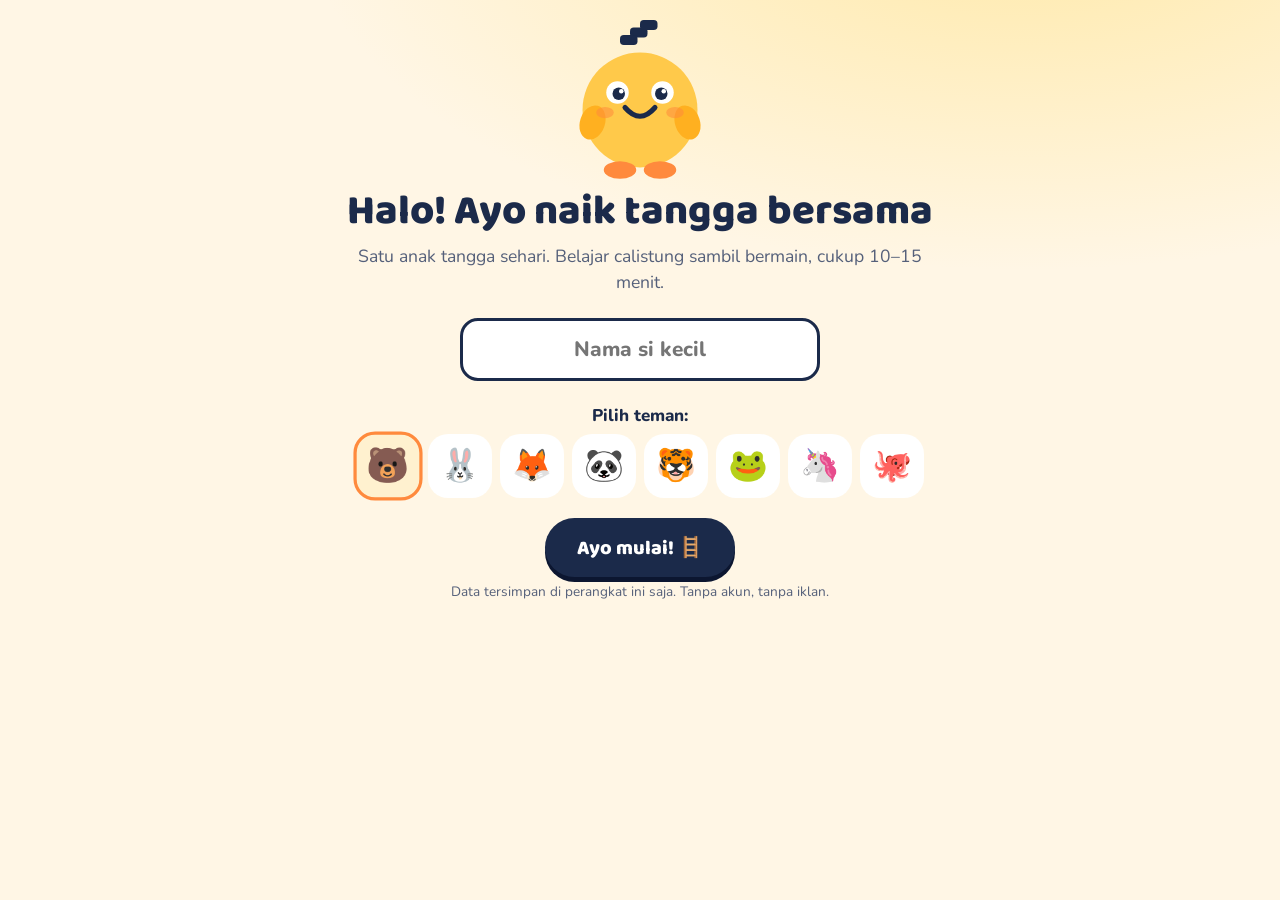
==== game/index.html @ 1608a257 "Tambah game belajar Anak Tangga Q: peta tangga 30+60 hari, 19 aktivitas, stiker, sertifikat, kode ak" ====
<!DOCTYPE html>
<html lang="id">
<head>
<meta charset="UTF-8">
<meta name="viewport" content="width=device-width, initial-scale=1, viewport-fit=cover">
<title>Main Anak Tangga Q — belajar calistung sambil bermain</title>
<meta name="description" content="Game belajar calistung dan logika untuk anak 3–6 tahun. Satu anak tangga sehari, tanpa iklan.">
<meta name="theme-color" content="#FFF6E5">
<link rel="manifest" href="manifest.webmanifest">
<link rel="icon" type="image/svg+xml" href="../icon.svg">
<link rel="apple-touch-icon" href="../icon.png">
<link rel="preconnect" href="https://fonts.googleapis.com"><link rel="preconnect" href="https://fonts.gstatic.com" crossorigin>
<link href="https://fonts.googleapis.com/css2?family=Baloo+2:wght@700;800&family=Nunito:wght@400;700;800&display=swap" rel="stylesheet">
<link rel="stylesheet" href="game.css">
</head>
<body>
<div id="app"><noscript>Game ini membutuhkan JavaScript. Aktifkan JavaScript di browser kamu.</noscript></div>
<script src="config.js"></script>
<script src="content.js"></script>
<script src="core.js"></script>
<script src="acts.js"></script>
<script src="app.js"></script>
</body>
</html>
---- game/game.css ----
:root{--cream:#FFF6E5;--navy:#1B2A4A;--yellow:#FFC94A;--orange:#FF8A3D;--orange-ink:#B8420A;--ink:#55607A;--green:#2E9E5B;--card:#fff;--wbg:#FFF6E5;--wc:#1B2A4A}
*{box-sizing:border-box;-webkit-tap-highlight-color:transparent}
html,body{margin:0;min-height:100%}
body{font-family:Nunito,system-ui,sans-serif;font-size:17px;line-height:1.5;color:var(--navy);background:radial-gradient(1200px 600px at 80% -10%,#FFE9A8 0,transparent 60%),var(--cream);-webkit-font-smoothing:antialiased;user-select:none;-webkit-user-select:none;overscroll-behavior-y:contain}
h1,h2,h3,.ttl,.btn,.node b,.bigtxt,.tile,.cell,.count,.stp small{font-family:"Baloo 2",Nunito,sans-serif}
h1{font-size:clamp(1.8rem,6vw,2.6rem);line-height:1.1;margin:.3rem 0 .5rem;font-weight:800}
h2{font-size:1.5rem;margin:.4rem 0 .6rem;font-weight:800;line-height:1.15}
p{margin:0 0 .8rem}
button{font:inherit;color:inherit;cursor:pointer;border:0;background:none;touch-action:manipulation}
:focus-visible{outline:3px solid var(--orange-ink);outline-offset:2px}
.page{max-width:640px;margin:0 auto;padding:14px 16px 48px;min-height:100vh}
.center{text-align:center}
.lead{font-size:1.1rem;color:var(--ink)}.lead.sm{font-size:.95rem;text-align:center}
.micro{font-size:.85rem;color:var(--ink)}.micro.err{color:#C0392B;font-weight:800}
.label{font-weight:800;margin:.8rem 0 .3rem}
.topbar{display:flex;align-items:center;justify-content:space-between;gap:.6rem;min-height:52px}
.ttl{font-size:1.15rem;font-weight:800;text-align:center;flex:1}
.back{background:#fff;border-radius:999px;padding:.45rem .95rem;font-weight:800;box-shadow:0 3px 0 rgba(27,42,74,.12);min-width:44px;min-height:44px}
.chip{background:#fff;border-radius:999px;padding:.3rem .8rem;font-weight:800;font-size:.9rem;box-shadow:0 3px 0 rgba(27,42,74,.08)}
.chips{display:flex;gap:.5rem;flex-wrap:wrap;justify-content:center;margin:.4rem 0 1rem}
.who{background:#fff;border-radius:999px;padding:.5rem 1rem;font-weight:800;box-shadow:0 3px 0 rgba(27,42,74,.1)}
.gear{font-size:1.5rem;width:46px;height:46px;border-radius:50%;background:#fff;box-shadow:0 3px 0 rgba(27,42,74,.1)}
.hero-m{width:150px;margin:.4rem auto}.hero-m.sm{width:84px;margin:0 auto}
.mascot{width:100%;height:auto;display:block;animation:bob 3s ease-in-out infinite}
.mascot.wow{animation:hop .5s ease 2}
@keyframes bob{50%{transform:translateY(-6px)}}@keyframes hop{40%{transform:translateY(-16px) scale(1.04)}}
.greet{display:flex;align-items:center;gap:.8rem;margin:.6rem 0}.greet .hero-m{margin:0;flex:0 0 84px}
.greet h1{margin:0}
/* tombol */
.btn{display:inline-flex;align-items:center;justify-content:center;gap:.4rem;border-radius:999px;padding:.7rem 1.4rem;font-weight:800;font-size:1.05rem;text-decoration:none;color:var(--navy);margin:.3rem .25rem;min-height:48px;transition:transform .12s}
.btn:active{transform:translateY(2px) scale(.98)}
.btn.primary{background:var(--navy);color:#fff;box-shadow:0 5px 0 #0c1630}
.btn.primary:hover{background:#243a63}
.btn.ghost{background:#fff;border:2px solid var(--navy)}
.btn.big{font-size:1.25rem;padding:.9rem 2rem;min-height:58px}.btn.small{padding:.4rem 1rem;min-height:40px;font-size:.95rem}
.input{width:100%;max-width:360px;font:inherit;font-size:1.3rem;font-weight:800;text-align:center;padding:.8rem 1rem;border:3px solid var(--navy);border-radius:18px;background:#fff;color:var(--navy);margin:.6rem 0;user-select:text;-webkit-user-select:text}
.avatars{display:flex;flex-wrap:wrap;gap:.5rem;justify-content:center;margin-bottom:1rem}
.av{font-size:2rem;width:64px;height:64px;border-radius:20px;background:#fff;border:3px solid transparent}.av.sel{border-color:var(--orange);background:#FFF1CF;transform:scale(1.08)}
.pcards{display:flex;flex-wrap:wrap;gap:.8rem;justify-content:center;margin:1rem 0}
.pcard{background:#fff;border-radius:22px;padding:1rem 1.4rem;min-width:130px;box-shadow:0 5px 0 rgba(27,42,74,.12)}.pcard em{display:block;font-size:2.6rem;font-style:normal}.pcard b{font-family:"Baloo 2";font-size:1.15rem}
/* beranda */
.track{display:flex;align-items:center;gap:1rem;width:100%;text-align:left;background:#fff;border-radius:24px;padding:1.1rem 1.2rem;margin:.7rem 0;box-shadow:0 6px 0 rgba(27,42,74,.12);transition:transform .12s}
.track:active{transform:translateY(3px)}
.track>em{font-style:normal;font-size:2.6rem;width:64px;height:64px;display:grid;place-items:center;border-radius:20px;background:#FFF1CF;flex:0 0 64px}
.track.pet>em{background:#E4F6E8}
.track>div{flex:1}.track b{font-family:"Baloo 2";font-size:1.3rem;display:block;line-height:1.1}.track span{display:block;font-size:.9rem;color:var(--ink)}.track small{font-size:.8rem;color:var(--ink)}
.go{font-size:2rem;color:var(--orange-ink);font-weight:800}
.bar{height:12px;border-radius:99px;background:#EEF1F7;margin:.4rem 0 .2rem;overflow:hidden}.bar i{display:block;height:100%;background:linear-gradient(90deg,var(--yellow),var(--orange));border-radius:99px;transition:width .6s}
.row2{display:flex;gap:.5rem;justify-content:center;flex-wrap:wrap;margin-top:1rem}
.unlockbar{display:flex;align-items:center;justify-content:space-between;gap:.8rem;flex-wrap:wrap;background:var(--navy);color:#fff;border-radius:20px;padding:.9rem 1.1rem;margin-top:1.2rem;font-weight:700;font-size:.95rem}
.unlockbar .btn.primary{background:var(--yellow);color:var(--navy);box-shadow:none}
/* peta */
.map .stairs{display:flex;flex-direction:column;padding:8px 0 20px}
.banner{display:flex;align-items:center;gap:.7rem;justify-content:center;color:#fff;border-radius:18px;padding:.6rem 1rem;margin:14px 0 6px;box-shadow:0 5px 0 rgba(0,0,0,.18)}.banner em{font-style:normal;font-size:1.6rem}.banner b{font-family:"Baloo 2";font-size:1.2rem}
.rowm{position:relative;height:124px;--x:50%}
.pos1{--x:50%}.pos2{--x:28%}.pos3{--x:50%}.pos0{--x:72%}
.stepblock{position:absolute;left:var(--x);transform:translateX(-50%);bottom:16px;width:150px;height:22px;border-radius:12px;background:linear-gradient(#35508a,#243a63);box-shadow:0 5px 0 #162540}
.dlabel{position:absolute;left:var(--x);transform:translateX(-50%);bottom:-2px;font-size:.75rem;font-weight:800;color:var(--ink)}
.node{position:absolute;left:var(--x);transform:translateX(-50%);top:2px;width:78px;height:78px;border-radius:50%;background:#fff;border:5px solid var(--yellow);box-shadow:0 6px 0 rgba(27,42,74,.2);display:flex;flex-direction:column;align-items:center;justify-content:center;font-size:1.6rem;line-height:1;transition:transform .12s}
.node:active{transform:translateX(-50%) translateY(3px)}
.node b{font-size:1.9rem;font-weight:800}
.node.done{border-color:var(--green);background:#F0FBF3}.node .stk{font-size:1.9rem}.node .stars{font-size:.7rem;color:#E5A100;letter-spacing:1px;margin-top:2px}
.node.current{border-color:var(--orange);background:var(--yellow);animation:pulse 1.6s ease-in-out infinite}
.node.wait{border-color:#8D9ABB;background:#EEF1F7}.node.future{border-color:#D7DDEA;background:#F6F8FC;color:#98A3BC;box-shadow:none}.node.nopay{border-color:#D7DDEA;background:#F6F8FC}
.lk{font-size:1.7rem}
.me{position:absolute;left:-62px;top:6px;width:56px;pointer-events:none}.pos2 .me{left:auto;right:-62px}
@keyframes pulse{50%{transform:translateX(-50%) scale(1.07)}}
.ground{text-align:center;font-weight:800;color:var(--ink);padding:10px}
.map.pet .stairs{background:linear-gradient(#fff0,#fff0)}
/* modal */
.overlay{position:fixed;inset:0;background:rgba(27,42,74,.55);display:flex;align-items:flex-end;justify-content:center;z-index:50;animation:fade .2s}
.sheet{position:relative;background:#fff;border-radius:28px 28px 0 0;padding:1.4rem 1.2rem 1.8rem;width:min(520px,100%);text-align:center;animation:up .25s ease;max-height:92vh;overflow:auto}
@media(min-width:700px){.overlay{align-items:center}.sheet{border-radius:28px}}
.x{position:absolute;right:12px;top:10px;width:40px;height:40px;border-radius:50%;background:#F0F2F8;font-weight:800}
.daybig small{color:var(--orange-ink);font-weight:800;letter-spacing:.1em;text-transform:uppercase}
.stepsl{list-style:none;padding:0;margin:.8rem 0;display:grid;gap:.4rem;text-align:left}.stepsl li{background:var(--cream);border-radius:14px;padding:.6rem .9rem;font-weight:800;display:flex;align-items:center;gap:.7rem}.stepsl em{font-style:normal;font-size:1.5rem}
@keyframes up{from{transform:translateY(40px);opacity:0}}@keyframes fade{from{opacity:0}}
/* bermain */
.play{background:linear-gradient(var(--wbg),var(--cream));max-width:680px}
.stepper{display:flex;align-items:flex-end;justify-content:center;gap:.5rem;margin:.2rem 0 .6rem}
.stp{width:94px;text-align:center;background:#fff;border:3px solid #E3E8F2;border-radius:14px 14px 4px 4px;padding:.25rem .2rem;opacity:.75;transition:all .3s}
.stp.s0{height:56px}.stp.s1{height:70px}.stp.s2{height:84px}
.stp em{font-style:normal;font-size:1.3rem;display:block;line-height:1.2}.stp small{display:block;font-size:.7rem;line-height:1.1;font-weight:700;color:var(--ink)}
.stp.cur{opacity:1;border-color:var(--orange);background:#FFF1CF;transform:translateY(-4px)}.stp.done{opacity:1;border-color:var(--green);background:#E4F6E8}
.mrow{display:flex;align-items:center;gap:.6rem;margin-bottom:.4rem}
.mm{width:78px;flex:0 0 78px}.mm span{display:block}
.bwrap{flex:1;position:relative;background:#fff;border-radius:20px;padding:.7rem 3rem .7rem 1rem;font-family:"Baloo 2";font-weight:800;font-size:1.25rem;line-height:1.2;box-shadow:0 4px 0 rgba(27,42,74,.1)}
.bwrap:before{content:"";position:absolute;left:-9px;top:50%;margin-top:-9px;border:9px solid transparent;border-right-color:#fff;border-left:0}
.speak{position:absolute;right:6px;top:50%;transform:translateY(-50%);width:42px;height:42px;border-radius:50%;background:var(--yellow);font-size:1.2rem}
.stage{background:#fff;border-radius:26px;padding:1rem;min-height:320px;box-shadow:0 6px 0 rgba(27,42,74,.1);display:flex;flex-direction:column;align-items:center;gap:.8rem;overflow:hidden}
.toast{position:fixed;left:50%;bottom:26px;transform:translate(-50%,40px);opacity:0;background:var(--navy);color:#fff;font-family:"Baloo 2";font-weight:800;font-size:1.3rem;padding:.55rem 1.4rem;border-radius:999px;pointer-events:none;z-index:20}
.toast.on{animation:toast 1.4s ease}@keyframes toast{15%,75%{opacity:1;transform:translate(-50%,0)}100%{opacity:0;transform:translate(-50%,-10px)}}
.interlude{margin:auto;text-align:center;padding:1rem}
.rdots{display:flex;gap:.4rem}.rdots i{width:14px;height:14px;border-radius:50%;background:#E3E8F2}.rdots i.on{background:var(--green)}.rdots i.cur{background:var(--yellow);box-shadow:0 0 0 3px #FFF1CF}
.q{width:100%;display:flex;justify-content:center}
.opts{display:grid;gap:.7rem;width:100%}.opts.n2{grid-template-columns:repeat(2,1fr)}.opts.n3{grid-template-columns:repeat(3,1fr)}.opts.n4{grid-template-columns:repeat(2,1fr)}.opts.n9{grid-template-columns:repeat(3,1fr)}
.opt{background:#FFF9EC;border:3px solid #F2E3BC;border-radius:22px;min-height:96px;padding:.5rem;display:flex;align-items:center;justify-content:center;box-shadow:0 5px 0 #E8D6A6;transition:transform .1s}
.opt:active{transform:translateY(3px)}.opt.good{background:#DFF6E6;border-color:var(--green);box-shadow:0 5px 0 #1f7a43;animation:hop .45s}
.opt.bad{background:#FBE3E0;border-color:#E39A93;box-shadow:none;opacity:.55}
.pic{display:flex;flex-direction:column;align-items:center;line-height:1}.pic em{font-style:normal;font-size:3.4rem}.pic small{font-weight:800;margin-top:.3rem;font-size:.9rem;color:var(--ink)}.pic.sm em{font-size:2.6rem}
.pic.shadow em{filter:brightness(0) opacity(.78)}
.bigtxt{font-size:2.8rem;font-weight:800;line-height:1}.syl .bigtxt{font-size:2.6rem;text-transform:none}
.opt.sz{min-height:140px}.opt.odd{min-height:84px}
.letterbox{display:flex;gap:1rem;align-items:baseline;justify-content:center;background:var(--cream);border-radius:20px;padding:.4rem 1.6rem}.letterbox b{font-family:"Baloo 2";font-size:5rem;line-height:1.1;color:var(--orange-ink)}.letterbox span{font-family:"Baloo 2";font-size:3.4rem;font-weight:800}
.wordbox{text-align:center;background:var(--cream);border-radius:20px;padding:.5rem 1.4rem;display:flex;flex-direction:column;align-items:center}.wordbox em{font-style:normal;font-size:4.4rem;line-height:1.1}.wordbox b{font-family:"Baloo 2";letter-spacing:.1em;color:var(--orange-ink);font-size:1.2rem}
.readword{display:flex;gap:.4rem;font-family:"Baloo 2";font-weight:800;font-size:3.4rem;line-height:1.1;background:var(--cream);border-radius:20px;padding:.4rem 1.4rem}.readword span+span:before{content:"·";color:var(--yellow);margin-right:.4rem}
.items{display:flex;flex-wrap:wrap;gap:.3rem;justify-content:center;font-size:2.4rem;max-width:380px;background:var(--cream);border-radius:20px;padding:.6rem}.items span{animation:pop .3s both}
@keyframes pop{from{transform:scale(0)}}
.sum{display:flex;align-items:center;gap:.5rem;flex-wrap:wrap;justify-content:center}.sum b{font-size:2.4rem;font-family:"Baloo 2"}.sum .items{font-size:1.9rem;max-width:200px}
.count{font-size:1.5rem;font-weight:800;background:var(--cream);border-radius:999px;padding:.1rem 1.1rem}
.lgrid{display:grid;grid-template-columns:repeat(4,1fr);gap:.6rem;width:100%;max-width:400px}
.cell{aspect-ratio:1;border-radius:20px;background:#FFF9EC;border:3px solid #F2E3BC;font-size:2.8rem;font-weight:800;box-shadow:0 4px 0 #E8D6A6}.cell.good{background:#DFF6E6;border-color:var(--green)}.cell.bad{background:#FBE3E0;opacity:.6}
.pgrid{display:grid;grid-template-columns:repeat(4,1fr);gap:.5rem;width:100%;max-width:400px}
.pitem{aspect-ratio:1;font-size:2.4rem;border-radius:20px;background:#fff;border:3px dashed #D8DFEE;transition:transform .15s}.pitem.on{background:#FFF1CF;border:3px solid var(--orange);transform:scale(1.08)}
.pitem.paint{filter:grayscale(1) opacity(.45)}.pitem.paint.on{filter:none;border-color:var(--green);background:#E4F6E8}
.slots{display:flex;gap:.5rem}.slot{width:84px;height:84px;border-radius:18px;border:4px dashed #C9D2E6;display:grid;place-items:center;font-family:"Baloo 2";font-size:2.2rem;font-weight:800}.slot.fill{border:4px solid var(--green);background:#E4F6E8}
.tiles{display:flex;gap:.6rem;flex-wrap:wrap;justify-content:center}.tile{background:var(--yellow);border-radius:18px;padding:.6rem 1.2rem;font-size:2.2rem;font-weight:800;box-shadow:0 5px 0 #d9a21c;min-width:76px}.tile.used{visibility:hidden}
.tracebox{position:relative;width:min(100%,340px);aspect-ratio:1;border-radius:22px;background:#FFFCF4;border:3px solid #F2E3BC}
.tc{position:absolute;inset:0;width:100%;height:100%;border-radius:20px}.tc.i{touch-action:none;cursor:crosshair}
.hint{font-weight:800;color:var(--ink);text-align:center;min-height:1.4em}
.mazewrap{display:flex;justify-content:center;touch-action:none}
.maze{box-sizing:content-box;display:grid;border:4px solid #1B2A4A;border-radius:10px;background:#FFFCF4;touch-action:none;margin:0 auto}
.mc{display:grid;place-items:center;transition:background .15s;line-height:1}.mc.trail{background:#FFE9A8}.mc.goal{animation:pulse2 1s infinite}@keyframes pulse2{50%{transform:scale(1.15)}}
.pattern{display:flex;flex-wrap:wrap;gap:.4rem;justify-content:center;font-size:2.1rem;background:var(--cream);border-radius:20px;padding:.6rem 1rem}.qmark{display:grid;place-items:center;width:1.4em;height:1.4em;border:4px dashed var(--orange);border-radius:14px;color:var(--orange-ink);font-family:"Baloo 2";font-weight:800;font-size:1.8rem}
.dotswrap{position:relative;width:min(100%,340px);aspect-ratio:1}
.dots{width:100%;height:100%;background:#FFFCF4;border-radius:22px;border:3px solid #F2E3BC;touch-action:none}
.dot{cursor:pointer}.dot circle{fill:#fff;stroke:var(--navy);stroke-width:4}.dot text{font:800 20px "Baloo 2";fill:var(--navy);pointer-events:none}.dot.done circle{fill:var(--green);stroke:#1f7a43}.dot.done text{fill:#fff}
.dots line{stroke:var(--orange);stroke-width:6;stroke-linecap:round}.dfill{fill:rgba(255,201,74,0);transition:fill .6s}.dfill.on{fill:rgba(255,201,74,.55)}
.reveal-e{position:absolute;inset:0;display:grid;place-items:center;font-size:5rem;opacity:0;transform:scale(.3);transition:all .6s;pointer-events:none}.reveal-e.on{opacity:1;transform:scale(1)}
.sudo{display:grid;grid-template-columns:repeat(3,1fr);gap:.4rem;width:min(100%,300px);background:var(--navy);padding:.4rem;border-radius:20px}
.sc{aspect-ratio:1;background:#fff;border-radius:14px;font-size:2.4rem}.sc.empty{background:#FFF1CF;border:3px dashed var(--orange)}.sc.sel{background:#fff;border:4px solid var(--orange);box-shadow:0 0 0 4px #FFD9B8}.sc.good{background:#E4F6E8;border:0}
.palette{display:flex;gap:.7rem}.palette .opt{width:86px;min-height:80px}
.mirror{display:flex;align-items:center;gap:.5rem;justify-content:center}.axis{font-size:2.4rem}
.mgrid{display:grid;grid-template-columns:repeat(3,1fr);gap:.3rem;width:132px}
.mcell{aspect-ratio:1;border-radius:10px;background:#F2F5FB;border:3px solid #D9E0EF}.mcell.lit{background:var(--orange);border-color:#d86d27}
.mirror .mgrid:last-child .mcell:not(.lit){background:#fff;border-style:dashed}
/* efek */
.shake{animation:shake .45s}@keyframes shake{20%,60%{transform:translateX(-7px)}40%,80%{transform:translateX(7px)}}
.confetti{position:fixed;inset:0;pointer-events:none;overflow:hidden;z-index:80}.confetti i{position:absolute;top:-20px;width:10px;height:16px;border-radius:2px;animation:fall linear forwards}
@keyframes fall{to{transform:translateY(110vh) rotate(720deg)}}
/* hadiah */
.reward{padding-top:40px}
.starrow{display:flex;gap:.6rem;justify-content:center;margin:.6rem 0}.big-star{font-size:4.4rem;color:#D7DDEA;line-height:1}.big-star.on{color:var(--yellow);text-shadow:0 4px 0 #d9a21c;animation:starin .6s both}
@keyframes starin{from{transform:scale(0) rotate(-90deg)}60%{transform:scale(1.3)}}
.sticker-new{display:inline-flex;flex-direction:column;background:#fff;border-radius:24px;padding:.8rem 1.6rem;box-shadow:0 6px 0 rgba(27,42,74,.12);margin:.6rem;animation:hop .6s .8s both}.sticker-new em{font-style:normal;font-size:4rem}.sticker-new small{font-weight:800;color:var(--orange-ink)}
.milestone{font-family:"Baloo 2";font-weight:800;font-size:1.3rem;background:var(--yellow);border-radius:16px;padding:.6rem 1rem;margin:.6rem 0}
/* album & tabs */
.tabs{display:flex;gap:.4rem;justify-content:center;margin:.4rem 0}.tab{background:#fff;border-radius:999px;padding:.5rem 1rem;font-weight:800;border:2px solid transparent}.tab.on{border-color:var(--navy);background:#FFF1CF}
.album{display:grid;grid-template-columns:repeat(5,1fr);gap:.5rem}
.sticker{background:#fff;border-radius:16px;padding:.4rem .2rem;text-align:center;opacity:.55}.sticker em{font-style:normal;font-size:2.2rem;display:block;line-height:1.2;filter:grayscale(1)}.sticker small{font-size:.65rem;font-weight:800;color:var(--ink)}
.sticker.got{opacity:1}.sticker.got em{filter:none}
/* sertifikat */
.cert{margin:1rem auto;max-width:560px;background:#fff;border:10px solid var(--yellow);border-radius:14px;padding:8px}.cert-in{border:3px dashed var(--navy);border-radius:8px;padding:1.4rem 1rem}
.cert small{letter-spacing:.2em;font-weight:800;color:var(--orange-ink)}.cert h1{font-size:2.6rem;color:var(--navy);margin:.2rem 0}.cert h2{color:var(--orange-ink)}.cert .cd{color:var(--ink)}.sign{font-family:"Baloo 2";display:block;margin-top:.8rem}
/* orang tua */
.panel{background:#fff;border-radius:22px;padding:1rem 1.2rem;margin:.8rem 0;box-shadow:0 4px 0 rgba(27,42,74,.08)}.panel h2{font-size:1.2rem}
.setrow{display:flex;align-items:center;justify-content:space-between;gap:1rem;padding:.5rem 0;border-top:1px solid #EEF1F7}.setrow small{display:block;color:var(--ink);font-size:.8rem}
.toggle{width:58px;height:32px;border-radius:99px;background:#CBD3E4;position:relative;flex:0 0 58px;transition:background .2s}.toggle i{position:absolute;left:3px;top:3px;width:26px;height:26px;border-radius:50%;background:#fff;transition:transform .2s;box-shadow:0 2px 4px rgba(0,0,0,.2)}.toggle.on{background:var(--green)}.toggle.on i{transform:translateX(26px)}
@media(max-width:420px){.stp{width:84px}.stp small{font-size:.62rem}.opt{min-height:88px}.pic em{font-size:3rem}.album{grid-template-columns:repeat(4,1fr)}.bwrap{font-size:1.1rem}}
@media(prefers-reduced-motion:reduce){*{animation:none!important;transition:none!important}}
@media print{body{background:#fff}.noprint,.confetti{display:none!important}.page{padding:0}.cert{margin:0 auto}}
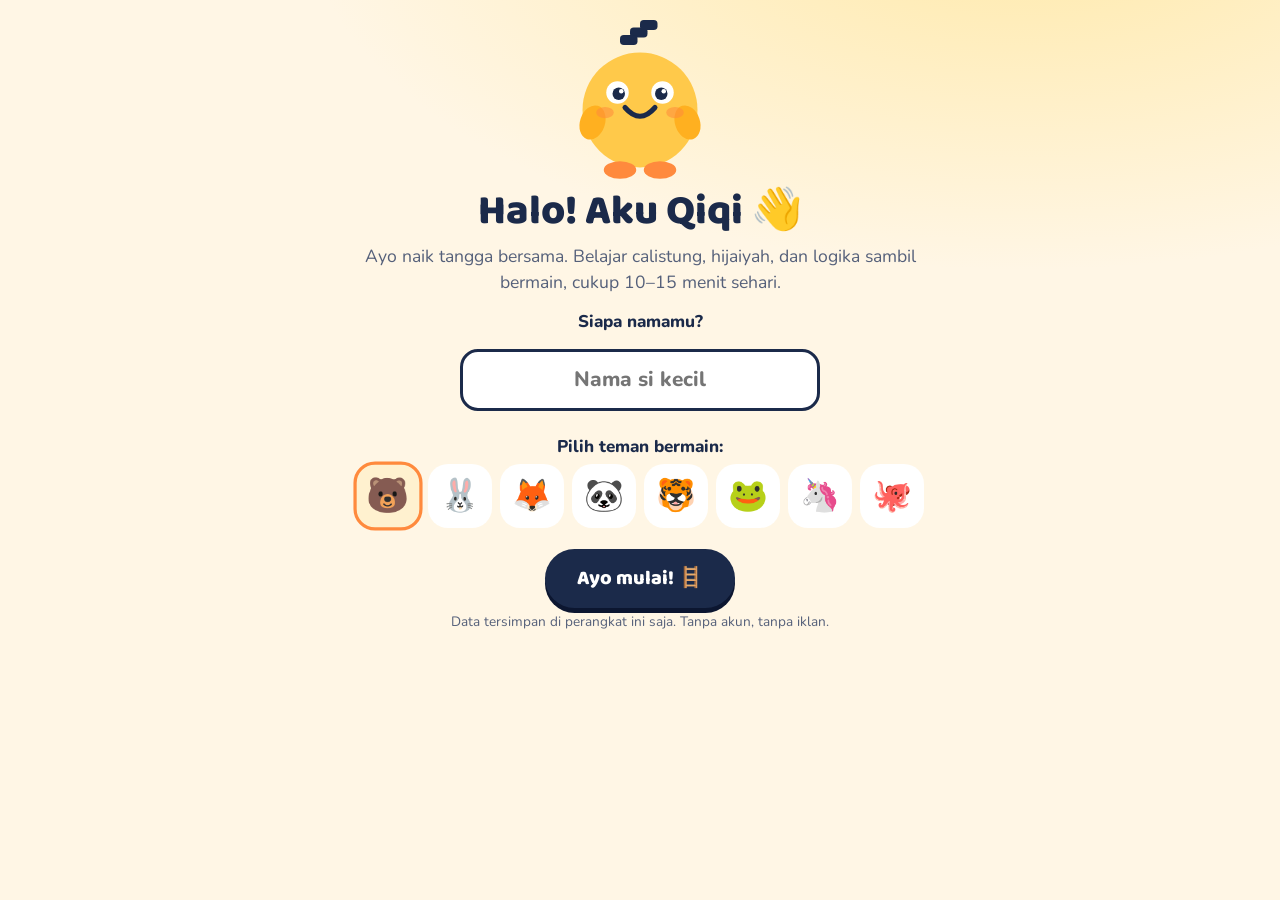
==== commit 131e3994: "Sesuaikan web dengan 7 produk lynk.id; game: Tangga Hijaiyah, Taman Latihan 84 level, Papan Rutinita" ====
--- a/game/index.html
+++ b/game/index.html
@@ -3,14 +3,14 @@
 <head>
 <meta charset="UTF-8">
 <meta name="viewport" content="width=device-width, initial-scale=1, viewport-fit=cover">
-<title>Main Anak Tangga Q — belajar calistung sambil bermain</title>
-<meta name="description" content="Game belajar calistung dan logika untuk anak 3–6 tahun. Satu anak tangga sehari, tanpa iklan.">
+<title>Main Anak Tangga Q — calistung, hijaiyah & logika sambil bermain</title>
+<meta name="description" content="Game belajar calistung, hijaiyah, dan logika untuk anak 3–6 tahun. Satu anak tangga sehari, tanpa iklan.">
 <meta name="theme-color" content="#FFF6E5">
 <link rel="manifest" href="manifest.webmanifest">
 <link rel="icon" type="image/svg+xml" href="../icon.svg">
 <link rel="apple-touch-icon" href="../icon.png">
-<link rel="preconnect" href="https://fonts.googleapis.com"><link rel="preconnect" href="https://fonts.gstatic.com" crossorigin>
-<link href="https://fonts.googleapis.com/css2?family=Baloo+2:wght@700;800&family=Nunito:wght@400;700;800&display=swap" rel="stylesheet">
+<link rel="preload" href="fonts/baloo-2-latin-800-normal.woff2" as="font" type="font/woff2" crossorigin>
+<link rel="preload" href="fonts/nunito-latin-800-normal.woff2" as="font" type="font/woff2" crossorigin>
 <link rel="stylesheet" href="game.css">
 </head>
 <body>
@@ -19,6 +19,7 @@
 <script src="content.js"></script>
 <script src="core.js"></script>
 <script src="acts.js"></script>
+<script src="acts2.js"></script>
 <script src="app.js"></script>
 </body>
 </html>
--- a/game/game.css
+++ b/game/game.css
@@ -1,8 +1,14 @@
-:root{--cream:#FFF6E5;--navy:#1B2A4A;--yellow:#FFC94A;--orange:#FF8A3D;--orange-ink:#B8420A;--ink:#55607A;--green:#2E9E5B;--card:#fff;--wbg:#FFF6E5;--wc:#1B2A4A}
+@font-face{font-family:"Baloo 2";font-weight:800;font-display:swap;src:url(fonts/baloo-2-latin-800-normal.woff2) format("woff2")}
+@font-face{font-family:"Baloo 2";font-weight:700;font-display:swap;src:url(fonts/baloo-2-latin-800-normal.woff2) format("woff2")}
+@font-face{font-family:Nunito;font-weight:400;font-display:swap;src:url(fonts/nunito-latin-400-normal.woff2) format("woff2")}
+@font-face{font-family:Nunito;font-weight:700;font-display:swap;src:url(fonts/nunito-latin-700-normal.woff2) format("woff2")}
+@font-face{font-family:Nunito;font-weight:800;font-display:swap;src:url(fonts/nunito-latin-800-normal.woff2) format("woff2")}
+@font-face{font-family:"Noto Naskh Arabic";font-weight:400 800;font-display:swap;src:url(fonts/noto-naskh-arabic-arabic-700-normal.woff2) format("woff2")}
+:root{--fd:"Baloo 2",Nunito,system-ui,sans-serif;--far:"Noto Naskh Arabic","Geeza Pro","Arial",serif;--cream:#FFF6E5;--navy:#1B2A4A;--yellow:#FFC94A;--orange:#FF8A3D;--orange-ink:#B8420A;--ink:#55607A;--green:#2E9E5B;--card:#fff;--wbg:#FFF6E5;--wc:#1B2A4A}
 *{box-sizing:border-box;-webkit-tap-highlight-color:transparent}
 html,body{margin:0;min-height:100%}
 body{font-family:Nunito,system-ui,sans-serif;font-size:17px;line-height:1.5;color:var(--navy);background:radial-gradient(1200px 600px at 80% -10%,#FFE9A8 0,transparent 60%),var(--cream);-webkit-font-smoothing:antialiased;user-select:none;-webkit-user-select:none;overscroll-behavior-y:contain}
-h1,h2,h3,.ttl,.btn,.node b,.bigtxt,.tile,.cell,.count,.stp small{font-family:"Baloo 2",Nunito,sans-serif}
+h1,h2,h3,.ttl,.btn,.node b,.bigtxt,.tile,.cell,.count,.stp small{font-family:var(--fd)}
 h1{font-size:clamp(1.8rem,6vw,2.6rem);line-height:1.1;margin:.3rem 0 .5rem;font-weight:800}
 h2{font-size:1.5rem;margin:.4rem 0 .6rem;font-weight:800;line-height:1.15}
 p{margin:0 0 .8rem}
@@ -37,13 +43,13 @@
 .avatars{display:flex;flex-wrap:wrap;gap:.5rem;justify-content:center;margin-bottom:1rem}
 .av{font-size:2rem;width:64px;height:64px;border-radius:20px;background:#fff;border:3px solid transparent}.av.sel{border-color:var(--orange);background:#FFF1CF;transform:scale(1.08)}
 .pcards{display:flex;flex-wrap:wrap;gap:.8rem;justify-content:center;margin:1rem 0}
-.pcard{background:#fff;border-radius:22px;padding:1rem 1.4rem;min-width:130px;box-shadow:0 5px 0 rgba(27,42,74,.12)}.pcard em{display:block;font-size:2.6rem;font-style:normal}.pcard b{font-family:"Baloo 2";font-size:1.15rem}
+.pcard{background:#fff;border-radius:22px;padding:1rem 1.4rem;min-width:130px;box-shadow:0 5px 0 rgba(27,42,74,.12)}.pcard em{display:block;font-size:2.6rem;font-style:normal}.pcard b{font-family:var(--fd);font-size:1.15rem}
 /* beranda */
 .track{display:flex;align-items:center;gap:1rem;width:100%;text-align:left;background:#fff;border-radius:24px;padding:1.1rem 1.2rem;margin:.7rem 0;box-shadow:0 6px 0 rgba(27,42,74,.12);transition:transform .12s}
 .track:active{transform:translateY(3px)}
 .track>em{font-style:normal;font-size:2.6rem;width:64px;height:64px;display:grid;place-items:center;border-radius:20px;background:#FFF1CF;flex:0 0 64px}
 .track.pet>em{background:#E4F6E8}
-.track>div{flex:1}.track b{font-family:"Baloo 2";font-size:1.3rem;display:block;line-height:1.1}.track span{display:block;font-size:.9rem;color:var(--ink)}.track small{font-size:.8rem;color:var(--ink)}
+.track>div{flex:1}.track b{font-family:var(--fd);font-size:1.3rem;display:block;line-height:1.1}.track span{display:block;font-size:.9rem;color:var(--ink)}.track small{font-size:.8rem;color:var(--ink)}
 .go{font-size:2rem;color:var(--orange-ink);font-weight:800}
 .bar{height:12px;border-radius:99px;background:#EEF1F7;margin:.4rem 0 .2rem;overflow:hidden}.bar i{display:block;height:100%;background:linear-gradient(90deg,var(--yellow),var(--orange));border-radius:99px;transition:width .6s}
 .row2{display:flex;gap:.5rem;justify-content:center;flex-wrap:wrap;margin-top:1rem}
@@ -51,7 +57,7 @@
 .unlockbar .btn.primary{background:var(--yellow);color:var(--navy);box-shadow:none}
 /* peta */
 .map .stairs{display:flex;flex-direction:column;padding:8px 0 20px}
-.banner{display:flex;align-items:center;gap:.7rem;justify-content:center;color:#fff;border-radius:18px;padding:.6rem 1rem;margin:14px 0 6px;box-shadow:0 5px 0 rgba(0,0,0,.18)}.banner em{font-style:normal;font-size:1.6rem}.banner b{font-family:"Baloo 2";font-size:1.2rem}
+.banner{display:flex;align-items:center;gap:.7rem;justify-content:center;color:#fff;border-radius:18px;padding:.6rem 1rem;margin:14px 0 6px;box-shadow:0 5px 0 rgba(0,0,0,.18)}.banner em{font-style:normal;font-size:1.6rem}.banner b{font-family:var(--fd);font-size:1.2rem}
 .rowm{position:relative;height:124px;--x:50%}
 .pos1{--x:50%}.pos2{--x:28%}.pos3{--x:50%}.pos0{--x:72%}
 .stepblock{position:absolute;left:var(--x);transform:translateX(-50%);bottom:16px;width:150px;height:22px;border-radius:12px;background:linear-gradient(#35508a,#243a63);box-shadow:0 5px 0 #162540}
@@ -84,11 +90,11 @@
 .stp.cur{opacity:1;border-color:var(--orange);background:#FFF1CF;transform:translateY(-4px)}.stp.done{opacity:1;border-color:var(--green);background:#E4F6E8}
 .mrow{display:flex;align-items:center;gap:.6rem;margin-bottom:.4rem}
 .mm{width:78px;flex:0 0 78px}.mm span{display:block}
-.bwrap{flex:1;position:relative;background:#fff;border-radius:20px;padding:.7rem 3rem .7rem 1rem;font-family:"Baloo 2";font-weight:800;font-size:1.25rem;line-height:1.2;box-shadow:0 4px 0 rgba(27,42,74,.1)}
+.bwrap{flex:1;position:relative;background:#fff;border-radius:20px;padding:.7rem 3rem .7rem 1rem;font-family:var(--fd);font-weight:800;font-size:1.25rem;line-height:1.2;box-shadow:0 4px 0 rgba(27,42,74,.1)}
 .bwrap:before{content:"";position:absolute;left:-9px;top:50%;margin-top:-9px;border:9px solid transparent;border-right-color:#fff;border-left:0}
 .speak{position:absolute;right:6px;top:50%;transform:translateY(-50%);width:42px;height:42px;border-radius:50%;background:var(--yellow);font-size:1.2rem}
 .stage{background:#fff;border-radius:26px;padding:1rem;min-height:320px;box-shadow:0 6px 0 rgba(27,42,74,.1);display:flex;flex-direction:column;align-items:center;gap:.8rem;overflow:hidden}
-.toast{position:fixed;left:50%;bottom:26px;transform:translate(-50%,40px);opacity:0;background:var(--navy);color:#fff;font-family:"Baloo 2";font-weight:800;font-size:1.3rem;padding:.55rem 1.4rem;border-radius:999px;pointer-events:none;z-index:20}
+.toast{position:fixed;left:50%;bottom:26px;transform:translate(-50%,40px);opacity:0;background:var(--navy);color:#fff;font-family:var(--fd);font-weight:800;font-size:1.3rem;padding:.55rem 1.4rem;border-radius:999px;pointer-events:none;z-index:20}
 .toast.on{animation:toast 1.4s ease}@keyframes toast{15%,75%{opacity:1;transform:translate(-50%,0)}100%{opacity:0;transform:translate(-50%,-10px)}}
 .interlude{margin:auto;text-align:center;padding:1rem}
 .rdots{display:flex;gap:.4rem}.rdots i{width:14px;height:14px;border-radius:50%;background:#E3E8F2}.rdots i.on{background:var(--green)}.rdots i.cur{background:var(--yellow);box-shadow:0 0 0 3px #FFF1CF}
@@ -101,9 +107,9 @@
 .pic.shadow em{filter:brightness(0) opacity(.78)}
 .bigtxt{font-size:2.8rem;font-weight:800;line-height:1}.syl .bigtxt{font-size:2.6rem;text-transform:none}
 .opt.sz{min-height:140px}.opt.odd{min-height:84px}
-.letterbox{display:flex;gap:1rem;align-items:baseline;justify-content:center;background:var(--cream);border-radius:20px;padding:.4rem 1.6rem}.letterbox b{font-family:"Baloo 2";font-size:5rem;line-height:1.1;color:var(--orange-ink)}.letterbox span{font-family:"Baloo 2";font-size:3.4rem;font-weight:800}
-.wordbox{text-align:center;background:var(--cream);border-radius:20px;padding:.5rem 1.4rem;display:flex;flex-direction:column;align-items:center}.wordbox em{font-style:normal;font-size:4.4rem;line-height:1.1}.wordbox b{font-family:"Baloo 2";letter-spacing:.1em;color:var(--orange-ink);font-size:1.2rem}
-.readword{display:flex;gap:.4rem;font-family:"Baloo 2";font-weight:800;font-size:3.4rem;line-height:1.1;background:var(--cream);border-radius:20px;padding:.4rem 1.4rem}.readword span+span:before{content:"·";color:var(--yellow);margin-right:.4rem}
+.letterbox{display:flex;gap:1rem;align-items:baseline;justify-content:center;background:var(--cream);border-radius:20px;padding:.4rem 1.6rem}.letterbox b{font-family:var(--fd);font-size:5rem;line-height:1.1;color:var(--orange-ink)}.letterbox span{font-family:var(--fd);font-size:3.4rem;font-weight:800}
+.wordbox{text-align:center;background:var(--cream);border-radius:20px;padding:.5rem 1.4rem;display:flex;flex-direction:column;align-items:center}.wordbox em{font-style:normal;font-size:4.4rem;line-height:1.1}.wordbox b{font-family:var(--fd);letter-spacing:.1em;color:var(--orange-ink);font-size:1.2rem}
+.readword{display:flex;gap:.4rem;font-family:var(--fd);font-weight:800;font-size:3.4rem;line-height:1.1;background:var(--cream);border-radius:20px;padding:.4rem 1.4rem}.readword span+span:before{content:"·";color:var(--yellow);margin-right:.4rem}
 .items{display:flex;flex-wrap:wrap;gap:.3rem;justify-content:center;font-size:2.4rem;max-width:380px;background:var(--cream);border-radius:20px;padding:.6rem}.items span{animation:pop .3s both}
 @keyframes pop{from{transform:scale(0)}}
 .sum{display:flex;align-items:center;gap:.5rem;flex-wrap:wrap;justify-content:center}.sum b{font-size:2.4rem;font-family:"Baloo 2"}.sum .items{font-size:1.9rem;max-width:200px}
@@ -113,7 +119,7 @@
 .pgrid{display:grid;grid-template-columns:repeat(4,1fr);gap:.5rem;width:100%;max-width:400px}
 .pitem{aspect-ratio:1;font-size:2.4rem;border-radius:20px;background:#fff;border:3px dashed #D8DFEE;transition:transform .15s}.pitem.on{background:#FFF1CF;border:3px solid var(--orange);transform:scale(1.08)}
 .pitem.paint{filter:grayscale(1) opacity(.45)}.pitem.paint.on{filter:none;border-color:var(--green);background:#E4F6E8}
-.slots{display:flex;gap:.5rem}.slot{width:84px;height:84px;border-radius:18px;border:4px dashed #C9D2E6;display:grid;place-items:center;font-family:"Baloo 2";font-size:2.2rem;font-weight:800}.slot.fill{border:4px solid var(--green);background:#E4F6E8}
+.slots{display:flex;gap:.5rem}.slot{width:84px;height:84px;border-radius:18px;border:4px dashed #C9D2E6;display:grid;place-items:center;font-family:var(--fd);font-size:2.2rem;font-weight:800}.slot.fill{border:4px solid var(--green);background:#E4F6E8}
 .tiles{display:flex;gap:.6rem;flex-wrap:wrap;justify-content:center}.tile{background:var(--yellow);border-radius:18px;padding:.6rem 1.2rem;font-size:2.2rem;font-weight:800;box-shadow:0 5px 0 #d9a21c;min-width:76px}.tile.used{visibility:hidden}
 .tracebox{position:relative;width:min(100%,340px);aspect-ratio:1;border-radius:22px;background:#FFFCF4;border:3px solid #F2E3BC}
 .tc{position:absolute;inset:0;width:100%;height:100%;border-radius:20px}.tc.i{touch-action:none;cursor:crosshair}
@@ -121,10 +127,10 @@
 .mazewrap{display:flex;justify-content:center;touch-action:none}
 .maze{box-sizing:content-box;display:grid;border:4px solid #1B2A4A;border-radius:10px;background:#FFFCF4;touch-action:none;margin:0 auto}
 .mc{display:grid;place-items:center;transition:background .15s;line-height:1}.mc.trail{background:#FFE9A8}.mc.goal{animation:pulse2 1s infinite}@keyframes pulse2{50%{transform:scale(1.15)}}
-.pattern{display:flex;flex-wrap:wrap;gap:.4rem;justify-content:center;font-size:2.1rem;background:var(--cream);border-radius:20px;padding:.6rem 1rem}.qmark{display:grid;place-items:center;width:1.4em;height:1.4em;border:4px dashed var(--orange);border-radius:14px;color:var(--orange-ink);font-family:"Baloo 2";font-weight:800;font-size:1.8rem}
+.pattern{display:flex;flex-wrap:wrap;gap:.4rem;justify-content:center;font-size:2.1rem;background:var(--cream);border-radius:20px;padding:.6rem 1rem}.qmark{display:grid;place-items:center;width:1.4em;height:1.4em;border:4px dashed var(--orange);border-radius:14px;color:var(--orange-ink);font-family:var(--fd);font-weight:800;font-size:1.8rem}
 .dotswrap{position:relative;width:min(100%,340px);aspect-ratio:1}
 .dots{width:100%;height:100%;background:#FFFCF4;border-radius:22px;border:3px solid #F2E3BC;touch-action:none}
-.dot{cursor:pointer}.dot circle{fill:#fff;stroke:var(--navy);stroke-width:4}.dot text{font:800 20px "Baloo 2";fill:var(--navy);pointer-events:none}.dot.done circle{fill:var(--green);stroke:#1f7a43}.dot.done text{fill:#fff}
+.dot{cursor:pointer}.dot circle{fill:#fff;stroke:var(--navy);stroke-width:4}.dot text{font:800 20px var(--fd);fill:var(--navy);pointer-events:none}.dot.done circle{fill:var(--green);stroke:#1f7a43}.dot.done text{fill:#fff}
 .dots line{stroke:var(--orange);stroke-width:6;stroke-linecap:round}.dfill{fill:rgba(255,201,74,0);transition:fill .6s}.dfill.on{fill:rgba(255,201,74,.55)}
 .reveal-e{position:absolute;inset:0;display:grid;place-items:center;font-size:5rem;opacity:0;transform:scale(.3);transition:all .6s;pointer-events:none}.reveal-e.on{opacity:1;transform:scale(1)}
 .sudo{display:grid;grid-template-columns:repeat(3,1fr);gap:.4rem;width:min(100%,300px);background:var(--navy);padding:.4rem;border-radius:20px}
@@ -143,7 +149,7 @@
 .starrow{display:flex;gap:.6rem;justify-content:center;margin:.6rem 0}.big-star{font-size:4.4rem;color:#D7DDEA;line-height:1}.big-star.on{color:var(--yellow);text-shadow:0 4px 0 #d9a21c;animation:starin .6s both}
 @keyframes starin{from{transform:scale(0) rotate(-90deg)}60%{transform:scale(1.3)}}
 .sticker-new{display:inline-flex;flex-direction:column;background:#fff;border-radius:24px;padding:.8rem 1.6rem;box-shadow:0 6px 0 rgba(27,42,74,.12);margin:.6rem;animation:hop .6s .8s both}.sticker-new em{font-style:normal;font-size:4rem}.sticker-new small{font-weight:800;color:var(--orange-ink)}
-.milestone{font-family:"Baloo 2";font-weight:800;font-size:1.3rem;background:var(--yellow);border-radius:16px;padding:.6rem 1rem;margin:.6rem 0}
+.milestone{font-family:var(--fd);font-weight:800;font-size:1.3rem;background:var(--yellow);border-radius:16px;padding:.6rem 1rem;margin:.6rem 0}
 /* album & tabs */
 .tabs{display:flex;gap:.4rem;justify-content:center;margin:.4rem 0}.tab{background:#fff;border-radius:999px;padding:.5rem 1rem;font-weight:800;border:2px solid transparent}.tab.on{border-color:var(--navy);background:#FFF1CF}
 .album{display:grid;grid-template-columns:repeat(5,1fr);gap:.5rem}
@@ -151,7 +157,7 @@
 .sticker.got{opacity:1}.sticker.got em{filter:none}
 /* sertifikat */
 .cert{margin:1rem auto;max-width:560px;background:#fff;border:10px solid var(--yellow);border-radius:14px;padding:8px}.cert-in{border:3px dashed var(--navy);border-radius:8px;padding:1.4rem 1rem}
-.cert small{letter-spacing:.2em;font-weight:800;color:var(--orange-ink)}.cert h1{font-size:2.6rem;color:var(--navy);margin:.2rem 0}.cert h2{color:var(--orange-ink)}.cert .cd{color:var(--ink)}.sign{font-family:"Baloo 2";display:block;margin-top:.8rem}
+.cert small{letter-spacing:.2em;font-weight:800;color:var(--orange-ink)}.cert h1{font-size:2.6rem;color:var(--navy);margin:.2rem 0}.cert h2{color:var(--orange-ink)}.cert .cd{color:var(--ink)}.sign{font-family:var(--fd);display:block;margin-top:.8rem}
 /* orang tua */
 .panel{background:#fff;border-radius:22px;padding:1rem 1.2rem;margin:.8rem 0;box-shadow:0 4px 0 rgba(27,42,74,.08)}.panel h2{font-size:1.2rem}
 .setrow{display:flex;align-items:center;justify-content:space-between;gap:1rem;padding:.5rem 0;border-top:1px solid #EEF1F7}.setrow small{display:block;color:var(--ink);font-size:.8rem}
@@ -159,3 +165,102 @@
 @media(max-width:420px){.stp{width:84px}.stp small{font-size:.62rem}.opt{min-height:88px}.pic em{font-size:3rem}.album{grid-template-columns:repeat(4,1fr)}.bwrap{font-size:1.1rem}}
 @media(prefers-reduced-motion:reduce){*{animation:none!important;transition:none!important}}
 @media print{body{background:#fff}.noprint,.confetti{display:none!important}.page{padding:0}.cert{margin:0 auto}}
+
+/* ================= v2 ================= */
+.spacer{min-width:44px}
+.ar{font-family:var(--far);font-weight:700;line-height:1.6;direction:rtl;unicode-bidi:isolate}
+.ar.xl{font-size:5.4rem;line-height:1.5}.ar.lg{font-size:3.6rem;line-height:1.5}.ar.word{font-size:2.6rem}
+.opt .ar{font-size:3.2rem;line-height:1.4}
+.btn.danger{border-color:#C0392B;color:#C0392B}
+.input.code{letter-spacing:.08em;text-transform:uppercase}
+.label{display:block}
+.sec{display:flex;align-items:baseline;gap:.6rem;flex-wrap:wrap;margin-top:1.2rem}.sec small{font-family:Nunito,sans-serif;font-size:.85rem;font-weight:700;color:var(--ink)}
+.track{margin:.55rem 0}.track.hij>em{background:#DDF3EC}.track.pet>em{background:#E4F6E8}
+.tinfo{min-width:0}
+.tiles2{display:grid;grid-template-columns:1fr 1fr;gap:.7rem}
+.bigtile{border-radius:24px;padding:1rem;text-align:left;color:#fff;box-shadow:0 6px 0 rgba(27,42,74,.25);display:flex;flex-direction:column;gap:.15rem;min-height:132px}
+.bigtile em{font-style:normal;font-size:2.4rem;line-height:1}.bigtile b{font-family:var(--fd);font-size:1.25rem;line-height:1.1;margin-top:.3rem}.bigtile small{font-weight:700;opacity:.9}
+.bigtile.park{background:linear-gradient(135deg,#5B3FC4,#8A5BE0)}.bigtile.rut{background:linear-gradient(135deg,#FF8A3D,#FFB020);color:var(--navy)}
+.bigtile:active{transform:translateY(3px)}
+.who small{opacity:.6}
+.legend{display:flex;gap:.8rem;justify-content:center;flex-wrap:wrap;font-size:.8rem;font-weight:700;color:var(--ink);margin-bottom:.4rem}
+.banner small{font-weight:700;opacity:.85;margin-left:.3rem}
+.nodear{font-size:2.2rem;line-height:1;margin-top:-.2rem}
+.node.future .nodear{color:#98A3BC}
+/* stepper fleksibel */
+.stepper{gap:.35rem}
+.stp{flex:1 1 0;max-width:110px;width:auto}
+.stepper.n4 small,.stepper.n5 small{font-size:.6rem}
+.stepper.n5 .stp em{font-size:1.1rem}
+.ministeps{display:flex;gap:.4rem;justify-content:center;margin-top:.6rem}.ministeps i{width:28px;height:10px;border-radius:5px;background:#E3E8F2}.ministeps i.on{background:var(--green)}
+.toast.bad{background:#C0392B}
+.bubble{min-height:1.2em}
+/* pilihan */
+.opt.letter .bigtxt{font-size:3.4rem}
+.opt.name .bigtxt{font-size:1.9rem}
+.opt.grp{min-height:150px;padding:.4rem}.opt.grp .items{background:transparent;font-size:1.7rem;max-width:100%}
+.opt.col,.opt.shp{min-height:110px}
+.swatch{width:64px;height:64px;border-radius:50%;border:3px solid rgba(27,42,74,.25);display:block}
+.shape svg{width:72px;height:72px;display:block}
+.letterbox.solo b{font-size:5.6rem;color:var(--navy)}
+.items.many{font-size:1.7rem;max-width:420px}
+.items .gone{opacity:.28;position:relative}.items .gone:after{content:"✕";position:absolute;inset:0;display:grid;place-items:center;color:#C0392B;font-weight:800;font-size:1.3em;opacity:1}
+.kurangbox{display:flex;flex-direction:column;align-items:center;gap:.3rem}.kurangbox small{font-weight:800;color:var(--ink)}
+.readword.sm{font-size:2.2rem;padding:.2rem .8rem;background:#fff}.readword .gap{color:var(--orange-ink);border-bottom:4px dashed var(--orange);min-width:1.4em;text-align:center}
+.numline{display:flex;gap:.3rem;flex-wrap:wrap;justify-content:center}.numline i{width:40px;height:40px;border-radius:12px;border:3px dashed #D7DDEA;display:grid;place-items:center;font-style:normal;font-family:var(--fd);font-weight:800;font-size:1.2rem}.numline i.on{border:3px solid var(--green);background:#E4F6E8}
+.lgrid.urut .cell{font-size:2.2rem}
+.arcell .ar{font-size:2.4rem;line-height:1}
+.hijbox{display:flex;flex-direction:column;align-items:center;background:var(--cream);border-radius:20px;padding:.2rem 1.6rem .5rem}
+.hijbox b{font-family:var(--fd);font-size:1.6rem;color:var(--orange-ink);line-height:1}.hijbox small{font-weight:800;color:var(--ink)}
+.hijbox.intro{background:#DDF3EC}.hijbox.mini{flex-direction:row;gap:.8rem;padding:0 1rem}.hijbox.mini .ar{font-size:2.6rem}
+.hijword{display:flex;flex-direction:column;align-items:center;background:var(--cream);border-radius:20px;padding:.4rem 1.4rem}.hijword em{font-style:normal;font-size:3.6rem;line-height:1.1}.hijword small{font-weight:700;color:var(--ink)}
+/* kartu ingatan */
+.memgrid{display:grid;gap:.6rem;width:100%;max-width:420px}
+.mcard{position:relative;aspect-ratio:3/4;perspective:600px;background:none;padding:0}
+.mcard>div{position:absolute;inset:0;border-radius:16px;display:grid;place-items:center;backface-visibility:hidden;-webkit-backface-visibility:hidden;transition:transform .35s}
+.mcard .back{background:linear-gradient(135deg,var(--navy),#35508a);color:var(--yellow);font-family:var(--fd);font-weight:800;font-size:2rem;box-shadow:0 4px 0 #0c1630}
+.mcard .front{background:#fff;border:3px solid #F2E3BC;transform:rotateY(180deg)}.mcard .front em{font-style:normal;font-size:2.4rem}.mcard .front .ar{font-size:2.4rem;line-height:1}
+.mcard.flip .back{transform:rotateY(180deg)}.mcard.flip .front{transform:rotateY(360deg)}
+.mcard.match .front{border-color:var(--green);background:#E4F6E8}
+/* taman latihan */
+.skills{display:grid;grid-template-columns:1fr 1fr;gap:.7rem;margin-top:.6rem}
+.skill{background:#fff;border-radius:22px;padding:1rem .9rem;text-align:left;box-shadow:0 5px 0 rgba(27,42,74,.12);border-top:6px solid var(--sc);display:flex;flex-direction:column;gap:.2rem}
+.skill em{font-style:normal;font-size:2.2rem;line-height:1}.skill b{font-family:var(--fd);font-size:1.15rem;line-height:1.1}.skill small{font-size:.8rem;font-weight:700;color:var(--ink)}
+.skill .bar i{background:var(--sc)}
+.levels{display:grid;grid-template-columns:repeat(4,1fr);gap:.7rem;margin-top:.8rem}
+.lvl{aspect-ratio:1;border-radius:22px;background:#fff;border:4px solid #E3E8F2;display:flex;flex-direction:column;align-items:center;justify-content:center;box-shadow:0 5px 0 rgba(27,42,74,.12)}
+.lvl b{font-family:var(--fd);font-size:1.9rem;line-height:1}.lvl .stars{font-size:.7rem;color:#E5A100;font-weight:800;min-height:1em}
+.lvl.done{border-color:var(--green);background:#F0FBF3}.lvl.current{border-color:var(--sc,var(--orange));background:#FFF1CF;animation:hop 1.6s ease-in-out infinite}.lvl.current .stars{color:var(--orange-ink)}
+.lvl.future,.lvl.nopay{background:#F6F8FC;box-shadow:none}.lvl.future b,.lvl.nopay b{font-size:1.4rem}
+/* rutinitas */
+.rhead{text-align:center;font-weight:800;background:#fff;border-radius:16px;padding:.6rem;margin:.6rem 0}.rhead.ok{background:#DFF6E6;color:#1f7a43}
+.rgrid{display:grid;grid-template-columns:1fr 1fr;gap:.7rem}
+.rcard{position:relative;background:#fff;border-radius:22px;padding:1rem .6rem;min-height:130px;display:flex;flex-direction:column;align-items:center;justify-content:center;gap:.3rem;box-shadow:0 5px 0 rgba(27,42,74,.12);border:4px solid transparent;transition:transform .12s}
+.rcard em{font-style:normal;font-size:2.6rem;line-height:1}.rcard b{font-size:.95rem;text-align:center;line-height:1.2}
+.rcard .tick{position:absolute;top:8px;right:10px;width:30px;height:30px;border-radius:50%;background:#E3E8F2;color:#fff;font-weight:800;display:grid;place-items:center}
+.rcard.on{border-color:var(--green);background:#F0FBF3}.rcard.on .tick{background:var(--green)}.rcard.on em{animation:hop .45s}
+.promo{display:flex;flex-direction:column;gap:.4rem;align-items:flex-start;background:#FFF1CF;border-radius:18px;padding:.9rem 1rem;margin-top:1rem;font-size:.9rem;font-weight:700}
+.promo .btn{margin:0}
+/* lain-lain */
+.gateq{font-family:var(--fd);font-weight:800;font-size:2.4rem;margin:.2rem 0 .8rem}
+.pcard.wide{min-width:240px}
+.actions{display:flex;flex-direction:column;align-items:center;gap:.1rem;margin-top:.6rem}
+.prow{display:flex;align-items:center;gap:.6rem;padding:.4rem 0;border-top:1px solid #EEF1F7;font-size:.95rem}.prow em{font-style:normal;width:1.6rem;text-align:center}.prow span{flex:1}.prow b{font-weight:800;white-space:nowrap}
+.stepsl li i{font-style:normal;width:26px;height:26px;border-radius:50%;background:var(--navy);color:#fff;display:grid;place-items:center;font-size:.8rem;flex:0 0 26px}
+@media(max-width:420px){.skills,.tiles2{gap:.55rem}.levels{gap:.5rem}.lvl b{font-size:1.6rem}.ar.xl{font-size:4.6rem}.opt .ar{font-size:2.8rem}.rcard{min-height:118px}}
+
+/* perbaikan review */
+.track .go{font-size:2.2rem;line-height:1;display:block;color:var(--orange-ink)}
+.tmeta{display:flex;flex-wrap:wrap;align-items:center;gap:.35rem;margin-top:.1rem}
+.tmeta small{font-weight:800}
+.pill{font-style:normal;font-size:.72rem;font-weight:800;background:#FFF1CF;color:var(--orange-ink);border-radius:999px;padding:.08rem .55rem}
+.pill.ok{background:#DFF6E6;color:#1f7a43}
+.sheet .btn{display:flex;width:100%;max-width:340px;margin:.45rem auto}
+.sheet .opts .opt{width:auto}
+.stp small{display:none}
+.stp.cur small{display:block;font-size:.68rem!important;line-height:1.1}
+.stp em{font-size:1.5rem!important;line-height:1.3}
+.stp{padding:.3rem .15rem}
+.readword .gap{border:3px dashed var(--orange);border-bottom-width:3px;border-radius:12px;padding:0 .4rem;background:#FFF1CF}
+.readword.sm span+span:before{content:"";margin:0}
+.readword.sm{gap:.5rem}
